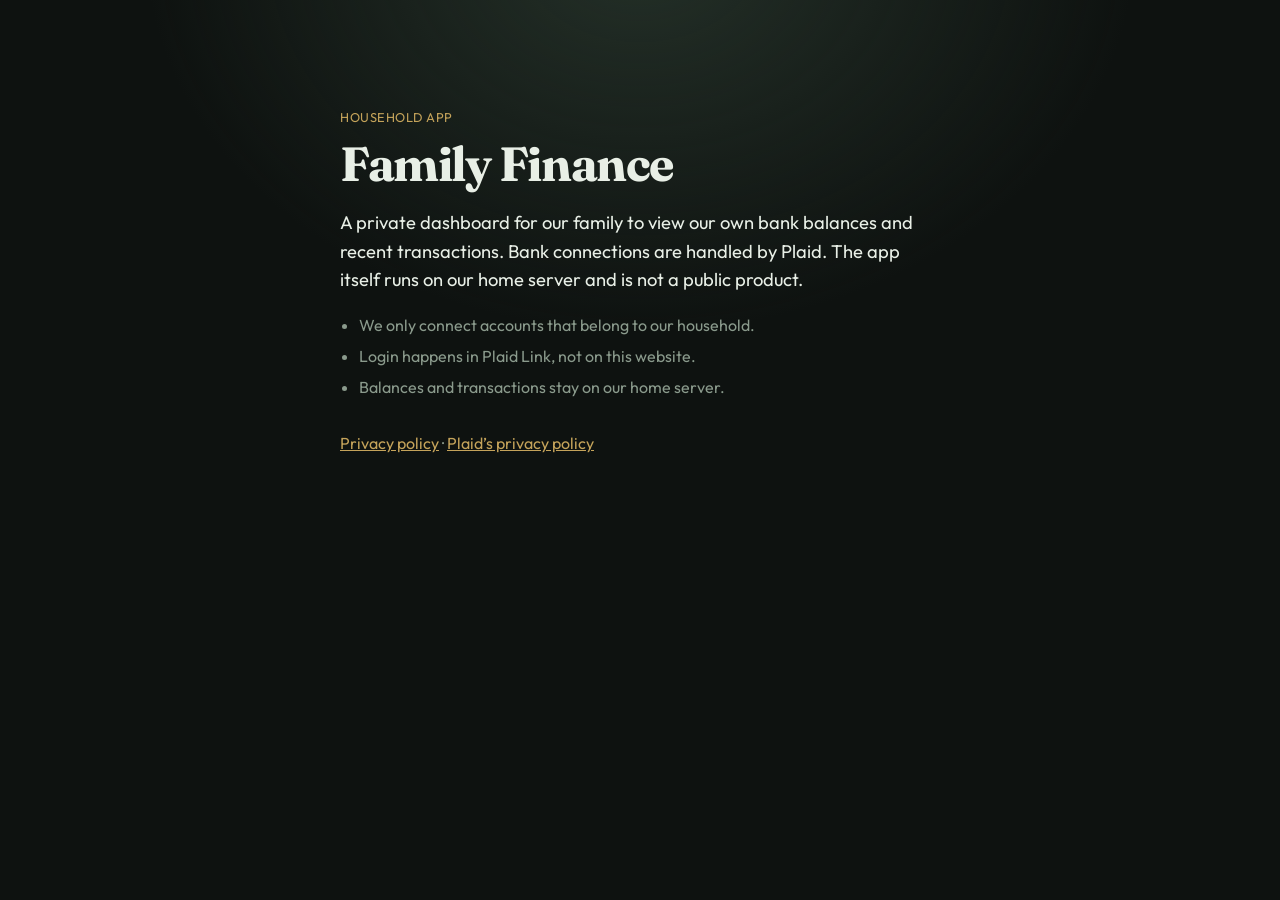
==== docs/index.html @ 8366ee4e "Publish only the Plaid branding pages. Co-authored-by: Cursor <cursoragent@cursor.com>" ====
<!DOCTYPE html>
<html lang="en">
<head>
  <meta charset="UTF-8" />
  <meta name="viewport" content="width=device-width, initial-scale=1" />
  <title>Family Finance</title>
  <link rel="preconnect" href="https://fonts.googleapis.com" />
  <link rel="preconnect" href="https://fonts.gstatic.com" crossorigin />
  <link href="https://fonts.googleapis.com/css2?family=Fraunces:opsz,wght@9..144,600&family=Outfit:wght@400;500&display=swap" rel="stylesheet" />
  <link rel="stylesheet" href="styles.css" />
</head>
<body>
  <main>
    <p class="eyebrow">Household app</p>
    <h1>Family Finance</h1>
    <p class="lede">
      A private dashboard for our family to view our own bank balances and recent
      transactions. Bank connections are handled by Plaid. The app itself runs on
      our home server and is not a public product.
    </p>
    <ul>
      <li>We only connect accounts that belong to our household.</li>
      <li>Login happens in Plaid Link, not on this website.</li>
      <li>Balances and transactions stay on our home server.</li>
    </ul>
    <p class="links">
      <a href="privacy.html">Privacy policy</a>
      ·
      <a href="https://plaid.com/legal/#end-user-privacy-policy">Plaid’s privacy policy</a>
    </p>
  </main>
</body>
</html>
---- docs/styles.css ----
:root {
  --bg: #0e1210;
  --ink: #e8efe6;
  --muted: #8a9a8c;
  --accent: #c4a35a;
  --font-display: "Fraunces", Georgia, serif;
  --font-body: "Outfit", system-ui, sans-serif;
}

* { box-sizing: border-box; }

html, body {
  margin: 0;
  min-height: 100%;
  background:
    radial-gradient(900px 700px at 50% -10%, #243028 0%, transparent 55%),
    var(--bg);
  color: var(--ink);
  font-family: var(--font-body);
  line-height: 1.55;
}

main {
  max-width: 40rem;
  margin: 0 auto;
  padding: 12vh 20px 64px;
}

.eyebrow {
  margin: 0 0 10px;
  color: var(--accent);
  letter-spacing: 0.04em;
  text-transform: uppercase;
  font-size: 0.8rem;
}

h1 {
  margin: 0 0 16px;
  font-family: var(--font-display);
  font-size: clamp(2rem, 6vw, 3rem);
  letter-spacing: -0.03em;
  line-height: 1.1;
}

h2 {
  margin: 28px 0 8px;
  font-family: var(--font-display);
  font-size: 1.25rem;
  font-weight: 600;
}

.lede, p, li {
  color: var(--muted);
}

.lede { font-size: 1.15rem; color: var(--ink); }

ul { padding-left: 1.2rem; }
li { margin: 6px 0; }

a { color: var(--accent); }

.links { margin-top: 32px; }
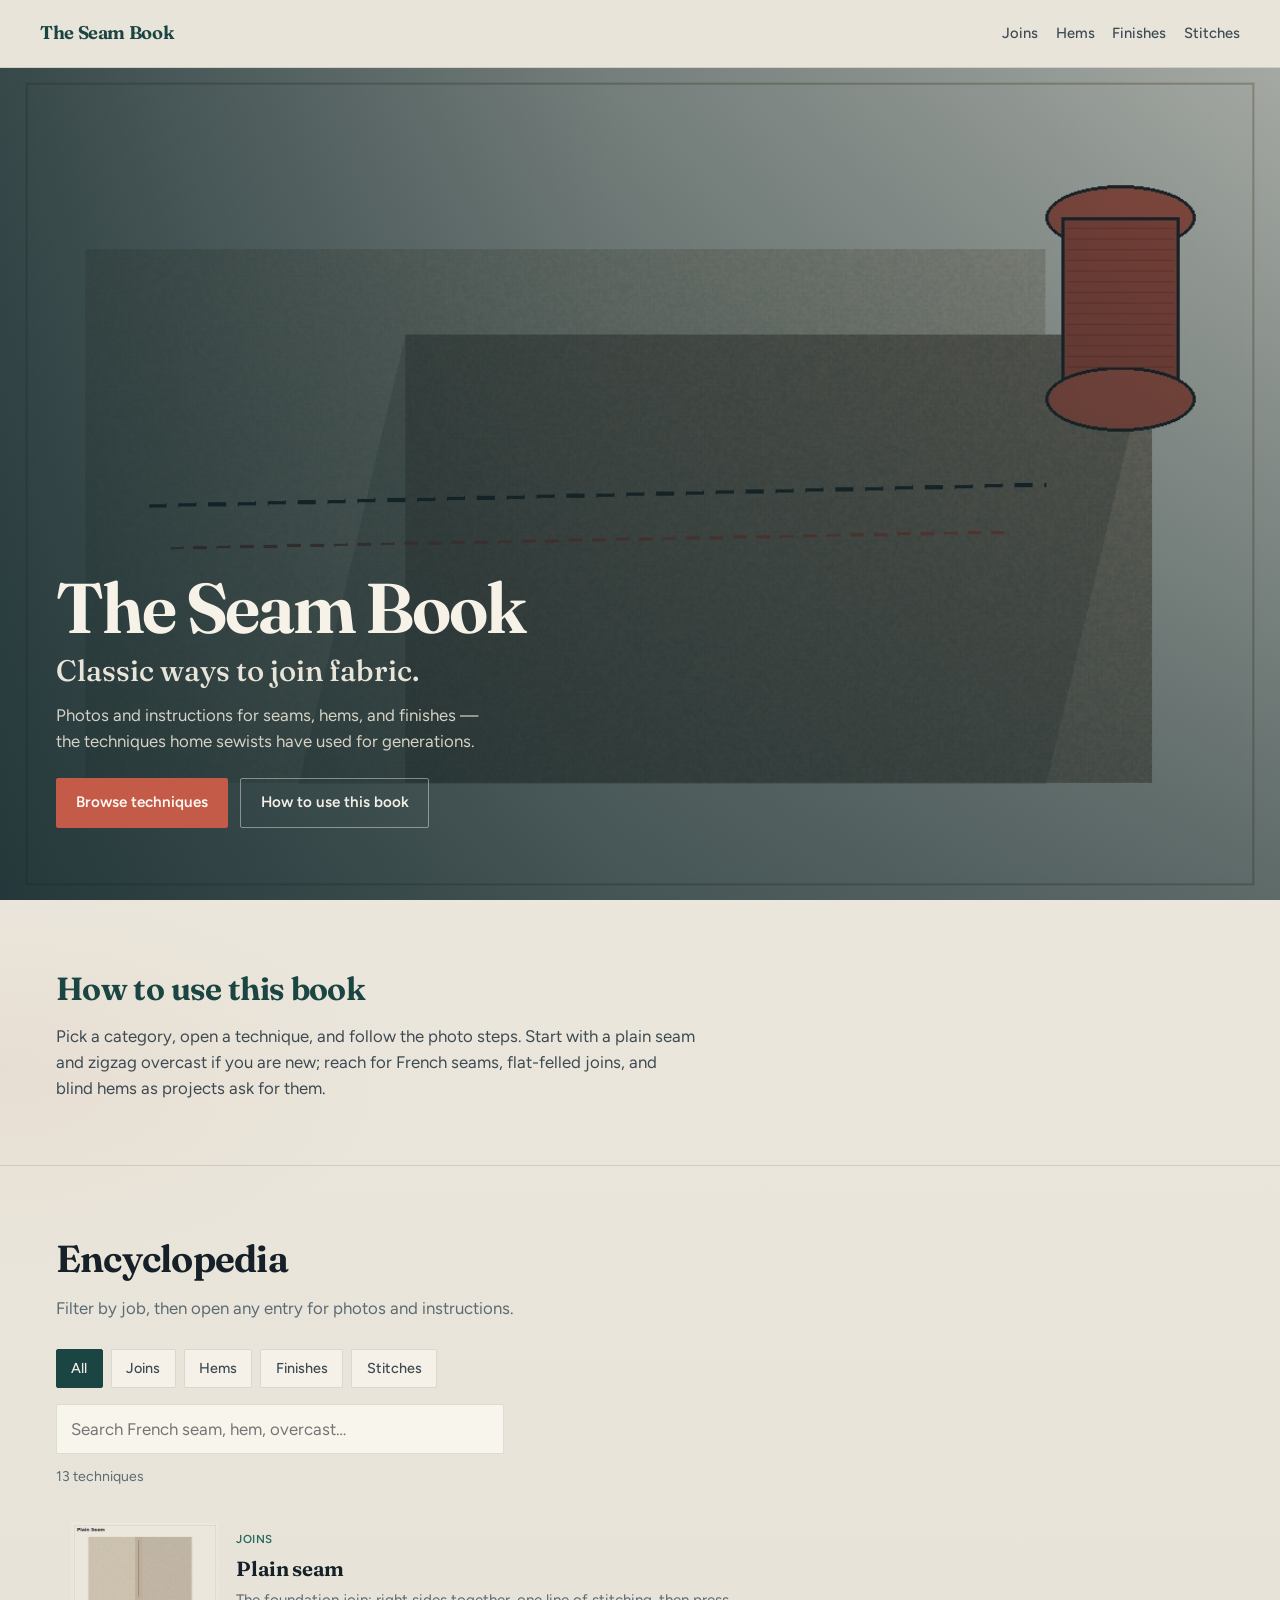
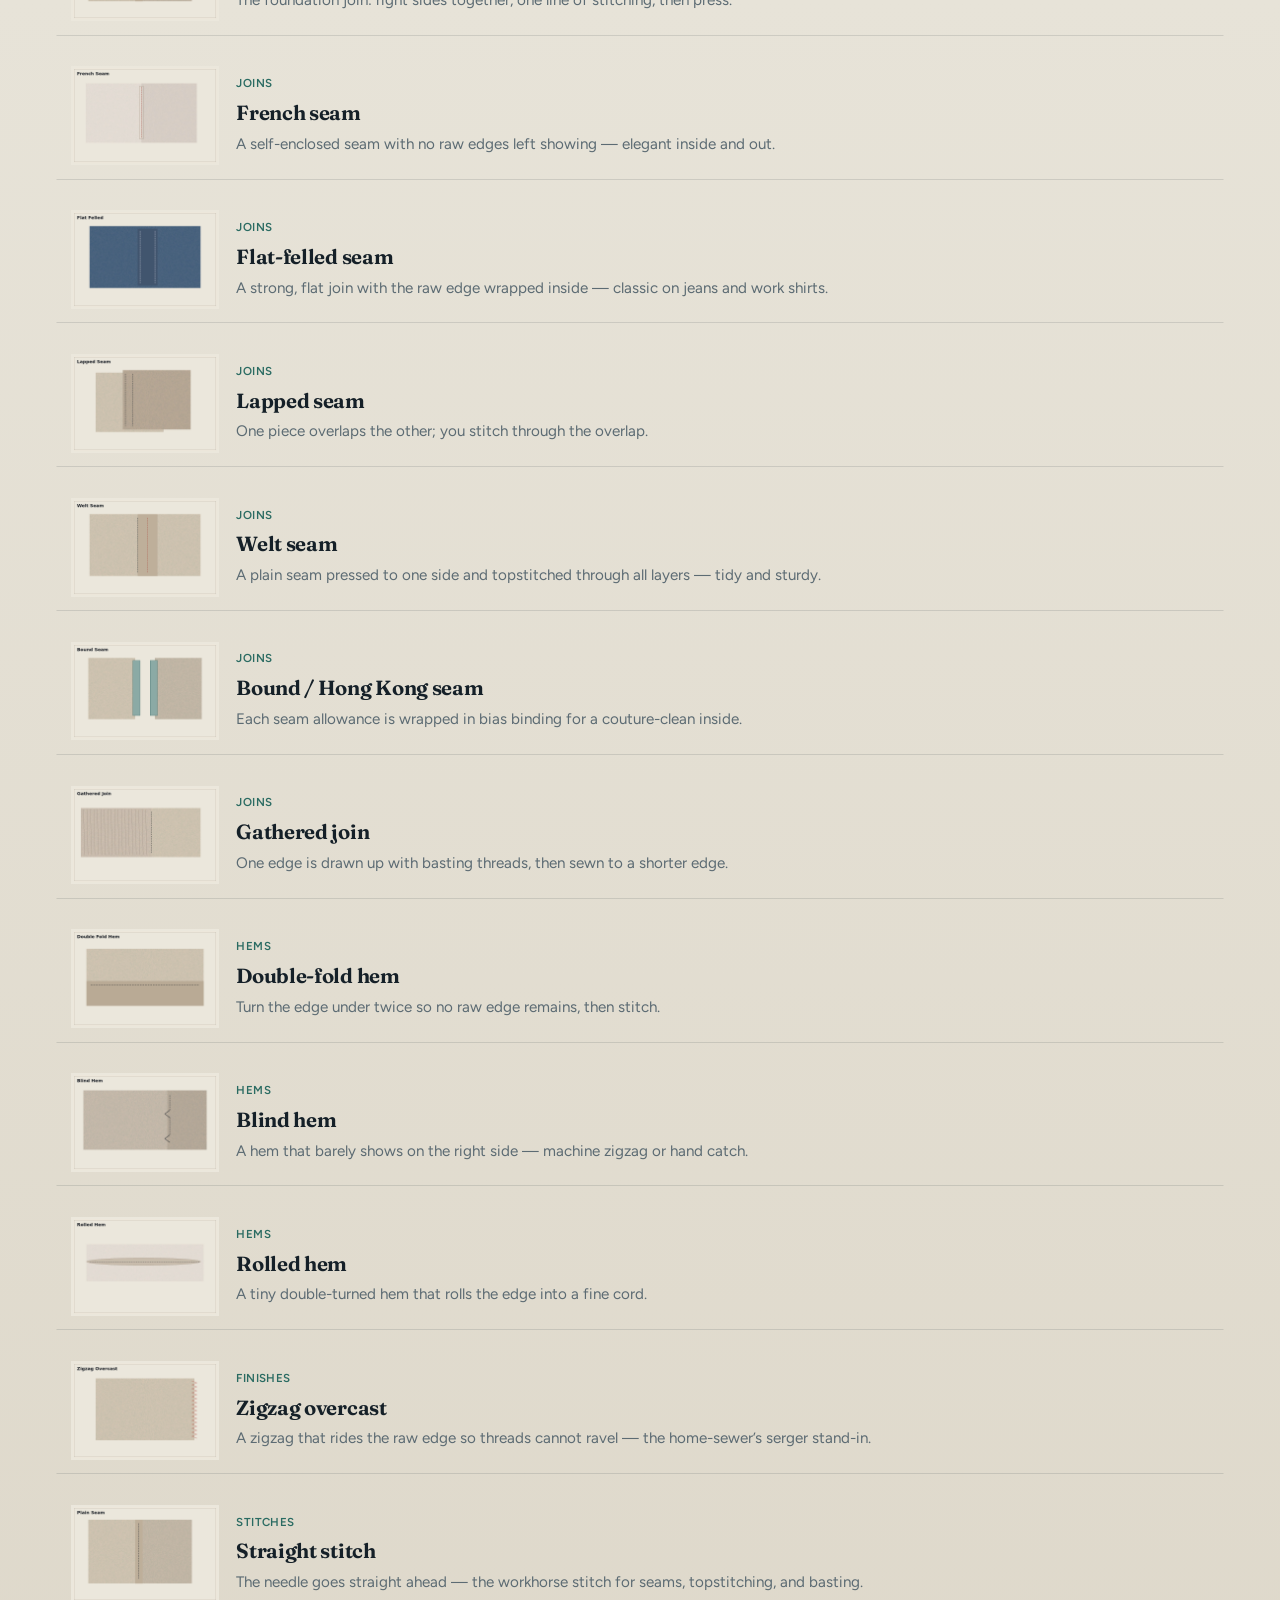
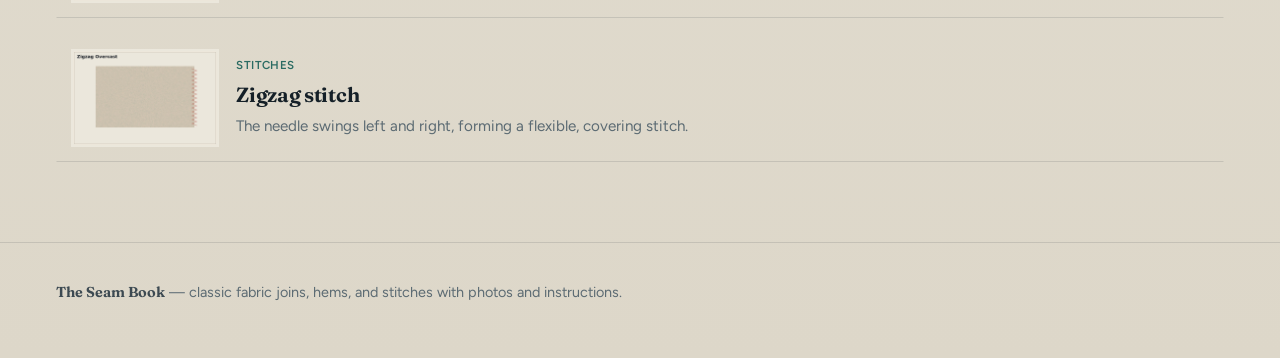
==== commit 0ce0d1eb: "Add classic sewing encyclopedia with photo step guides Replace the public docs site with The Seam Bo" ====
--- a/docs/index.html
+++ b/docs/index.html
@@ -3,31 +3,102 @@
 <head>
   <meta charset="UTF-8" />
   <meta name="viewport" content="width=device-width, initial-scale=1" />
-  <title>Family Finance</title>
+  <title>The Seam Book — Classic Fabric Joins</title>
+  <meta
+    name="description"
+    content="An encyclopedia of classic ways to join fabric, finish hems, and sew stitches — with photos and step-by-step instructions."
+  />
   <link rel="preconnect" href="https://fonts.googleapis.com" />
   <link rel="preconnect" href="https://fonts.gstatic.com" crossorigin />
-  <link href="https://fonts.googleapis.com/css2?family=Fraunces:opsz,wght@9..144,600&family=Outfit:wght@400;500&display=swap" rel="stylesheet" />
+  <link
+    href="https://fonts.googleapis.com/css2?family=Fraunces:opsz,wght@9..144,500;9..144,650&family=Figtree:wght@400;500;600&display=swap"
+    rel="stylesheet"
+  />
   <link rel="stylesheet" href="styles.css" />
 </head>
 <body>
-  <main>
-    <p class="eyebrow">Household app</p>
-    <h1>Family Finance</h1>
-    <p class="lede">
-      A private dashboard for our family to view our own bank balances and recent
-      transactions. Bank connections are handled by Plaid. The app itself runs on
-      our home server and is not a public product.
+  <a class="skip-link" href="#browse">Skip to encyclopedia</a>
+
+  <header class="site-header">
+    <a class="brand-mark" href="#top">The Seam Book</a>
+    <nav class="site-nav" aria-label="Primary">
+      <a href="#browse" data-filter="joins">Joins</a>
+      <a href="#browse" data-filter="hems">Hems</a>
+      <a href="#browse" data-filter="finishes">Finishes</a>
+      <a href="#browse" data-filter="stitches">Stitches</a>
+    </nav>
+  </header>
+
+  <main id="top">
+    <section class="hero" aria-label="Introduction">
+      <div class="hero-visual">
+        <img
+          src="assets/photos/hero-fabric.jpg"
+          alt=""
+          width="1200"
+          height="800"
+          fetchpriority="high"
+        />
+        <div class="hero-veil" aria-hidden="true"></div>
+      </div>
+      <div class="hero-copy">
+        <p class="brand">The Seam Book</p>
+        <h1>Classic ways to join fabric.</h1>
+        <p class="lede">
+          Photos and instructions for seams, hems, and finishes — the techniques home sewists have used for generations.
+        </p>
+        <div class="hero-cta">
+          <a class="btn btn-primary" href="#browse">Browse techniques</a>
+          <a class="btn btn-ghost" href="#how">How to use this book</a>
+        </div>
+      </div>
+    </section>
+
+    <section id="how" class="machine-note">
+      <div class="machine-note-inner">
+        <h2>How to use this book</h2>
+        <p>
+          Pick a category, open a technique, and follow the photo steps. Start with a plain seam and zigzag overcast if you are new; reach for French seams, flat-felled joins, and blind hems as projects ask for them.
+        </p>
+      </div>
+    </section>
+
+    <section id="browse" class="browse">
+      <div class="browse-head">
+        <h2>Encyclopedia</h2>
+        <p class="browse-lede">Filter by job, then open any entry for photos and instructions.</p>
+      </div>
+
+      <div class="filters" role="tablist" aria-label="Entry categories">
+        <button type="button" class="filter is-active" role="tab" aria-selected="true" data-filter="all">All</button>
+        <button type="button" class="filter" role="tab" aria-selected="false" data-filter="joins">Joins</button>
+        <button type="button" class="filter" role="tab" aria-selected="false" data-filter="hems">Hems</button>
+        <button type="button" class="filter" role="tab" aria-selected="false" data-filter="finishes">Finishes</button>
+        <button type="button" class="filter" role="tab" aria-selected="false" data-filter="stitches">Stitches</button>
+      </div>
+
+      <label class="search-wrap">
+        <span class="visually-hidden">Search entries</span>
+        <input type="search" id="search" placeholder="Search French seam, hem, overcast…" autocomplete="off" />
+      </label>
+
+      <p class="result-count" id="result-count" aria-live="polite"></p>
+      <div class="entry-list" id="entry-list"></div>
+    </section>
+
+    <section class="detail" id="detail" hidden>
+      <button type="button" class="back-link" id="back-btn">← Back to encyclopedia</button>
+      <article class="detail-panel" id="detail-panel"></article>
+    </section>
+  </main>
+
+  <footer class="site-footer">
+    <p>
+      <strong>The Seam Book</strong> — classic fabric joins, hems, and stitches with photos and instructions.
     </p>
-    <ul>
-      <li>We only connect accounts that belong to our household.</li>
-      <li>Login happens in Plaid Link, not on this website.</li>
-      <li>Balances and transactions stay on our home server.</li>
-    </ul>
-    <p class="links">
-      <a href="privacy.html">Privacy policy</a>
-      ·
-      <a href="https://plaid.com/legal/#end-user-privacy-policy">Plaid’s privacy policy</a>
-    </p>
-  </main>
+  </footer>
+
+  <script src="data.js"></script>
+  <script src="app.js"></script>
 </body>
 </html>
--- a/docs/styles.css
+++ b/docs/styles.css
@@ -1,63 +1,633 @@
 :root {
-  --bg: #0e1210;
-  --ink: #e8efe6;
-  --muted: #8a9a8c;
-  --accent: #c4a35a;
-  --font-display: "Fraunces", Georgia, serif;
-  --font-body: "Outfit", system-ui, sans-serif;
-}
-
-* { box-sizing: border-box; }
-
-html, body {
+  --ink: #152028;
+  --ink-soft: #3d4a52;
+  --muted: #5c6b73;
+  --paper: #e7e3d8;
+  --seafoam: #2a6b62;
+  --seafoam-deep: #1a4542;
+  --thread: #c45a48;
+  --thread-soft: rgba(196, 90, 72, 0.14);
+  --line: rgba(21, 32, 40, 0.12);
+  --shadow: 0 18px 50px rgba(21, 40, 44, 0.14);
+  --font-display: "Fraunces", "Times New Roman", serif;
+  --font-body: "Figtree", "Trebuchet MS", sans-serif;
+  --ease: cubic-bezier(0.22, 1, 0.36, 1);
+  --header-h: 4.25rem;
+}
+
+*,
+*::before,
+*::after {
+  box-sizing: border-box;
+}
+
+html {
+  scroll-behavior: smooth;
+}
+
+body {
   margin: 0;
   min-height: 100%;
-  background:
-    radial-gradient(900px 700px at 50% -10%, #243028 0%, transparent 55%),
-    var(--bg);
   color: var(--ink);
   font-family: var(--font-body);
+  font-size: 1.05rem;
   line-height: 1.55;
-}
-
-main {
+  background:
+    radial-gradient(1100px 520px at 85% -8%, rgba(42, 107, 98, 0.12), transparent 55%),
+    radial-gradient(800px 420px at 0% 30%, rgba(196, 90, 72, 0.05), transparent 50%),
+    linear-gradient(180deg, #efebe1 0%, var(--paper) 45%, #ddd7c9 100%);
+}
+
+body::before {
+  content: "";
+  position: fixed;
+  inset: 0;
+  pointer-events: none;
+  opacity: 0.28;
+  background-image:
+    linear-gradient(rgba(21, 32, 40, 0.03) 1px, transparent 1px),
+    linear-gradient(90deg, rgba(21, 32, 40, 0.03) 1px, transparent 1px);
+  background-size: 7px 7px;
+  mix-blend-mode: multiply;
+  z-index: 0;
+}
+
+body > * {
+  position: relative;
+  z-index: 1;
+}
+
+.visually-hidden {
+  position: absolute;
+  width: 1px;
+  height: 1px;
+  padding: 0;
+  margin: -1px;
+  overflow: hidden;
+  clip: rect(0, 0, 0, 0);
+  border: 0;
+}
+
+.skip-link {
+  position: absolute;
+  left: 1rem;
+  top: -3rem;
+  background: var(--ink);
+  color: var(--paper);
+  padding: 0.6rem 1rem;
+  z-index: 100;
+  text-decoration: none;
+}
+
+.skip-link:focus {
+  top: 1rem;
+}
+
+.site-header {
+  position: sticky;
+  top: 0;
+  z-index: 40;
+  display: flex;
+  align-items: center;
+  justify-content: space-between;
+  gap: 1rem;
+  min-height: var(--header-h);
+  padding: 0.75rem clamp(1rem, 4vw, 2.5rem);
+  background: rgba(231, 227, 216, 0.86);
+  backdrop-filter: blur(12px);
+  border-bottom: 1px solid var(--line);
+}
+
+.brand-mark {
+  font-family: var(--font-display);
+  font-weight: 650;
+  font-size: 1.15rem;
+  color: var(--seafoam-deep);
+  text-decoration: none;
+  letter-spacing: -0.02em;
+}
+
+.site-nav {
+  display: flex;
+  flex-wrap: wrap;
+  gap: 0.35rem 1.1rem;
+  justify-content: flex-end;
+}
+
+.site-nav a {
+  color: var(--ink-soft);
+  text-decoration: none;
+  font-size: 0.92rem;
+  font-weight: 500;
+  position: relative;
+}
+
+.site-nav a::after {
+  content: "";
+  position: absolute;
+  left: 0;
+  right: 100%;
+  bottom: -0.2rem;
+  height: 1.5px;
+  background: var(--thread);
+  transition: right 0.35s var(--ease);
+}
+
+.site-nav a:hover::after,
+.site-nav a:focus-visible::after {
+  right: 0;
+}
+
+/* Hero */
+.hero {
+  position: relative;
+  min-height: calc(100svh - var(--header-h));
+  display: grid;
+  align-items: end;
+  overflow: hidden;
+  color: #f3efe6;
+}
+
+.hero-visual {
+  position: absolute;
+  inset: 0;
+}
+
+.hero-visual img {
+  width: 100%;
+  height: 100%;
+  object-fit: cover;
+  object-position: center;
+  display: block;
+  animation: hero-zoom 18s ease-in-out alternate infinite;
+}
+
+.hero-veil {
+  position: absolute;
+  inset: 0;
+  background:
+    linear-gradient(90deg, rgba(14, 36, 40, 0.78) 0%, rgba(14, 36, 40, 0.45) 48%, rgba(14, 36, 40, 0.2) 100%),
+    linear-gradient(180deg, rgba(14, 36, 40, 0.15) 0%, rgba(14, 36, 40, 0.55) 100%);
+}
+
+@keyframes hero-zoom {
+  from {
+    transform: scale(1);
+  }
+  to {
+    transform: scale(1.06);
+  }
+}
+
+.hero-copy {
+  position: relative;
+  z-index: 2;
+  max-width: 38rem;
+  padding: clamp(2rem, 8vh, 5rem) clamp(1.25rem, 5vw, 3.5rem) clamp(2.5rem, 8vh, 4.5rem);
+}
+
+.brand {
+  margin: 0 0 0.65rem;
+  font-family: var(--font-display);
+  font-size: clamp(2.5rem, 7vw, 4.4rem);
+  font-weight: 650;
+  line-height: 0.95;
+  letter-spacing: -0.03em;
+  color: #f7f2e7;
+  animation: rise 0.9s var(--ease) both;
+}
+
+.hero h1 {
+  margin: 0 0 0.85rem;
+  font-family: var(--font-display);
+  font-weight: 500;
+  font-size: clamp(1.35rem, 3.2vw, 1.85rem);
+  line-height: 1.25;
+  color: rgba(247, 242, 231, 0.92);
+  animation: rise 0.9s var(--ease) 0.12s both;
+}
+
+.lede {
+  margin: 0 0 1.5rem;
+  max-width: 28rem;
+  color: rgba(232, 226, 212, 0.9);
+  animation: rise 0.9s var(--ease) 0.22s both;
+}
+
+.hero-cta {
+  display: flex;
+  flex-wrap: wrap;
+  gap: 0.75rem;
+  animation: rise 0.9s var(--ease) 0.32s both;
+}
+
+@keyframes rise {
+  from {
+    opacity: 0;
+    transform: translateY(18px);
+  }
+  to {
+    opacity: 1;
+    transform: translateY(0);
+  }
+}
+
+.btn {
+  display: inline-flex;
+  align-items: center;
+  justify-content: center;
+  padding: 0.75rem 1.2rem;
+  border-radius: 2px;
+  font-weight: 600;
+  font-size: 0.95rem;
+  text-decoration: none;
+  border: 1.5px solid transparent;
+  transition: transform 0.25s var(--ease), background 0.25s ease;
+}
+
+.btn:hover {
+  transform: translateY(-2px);
+}
+
+.btn-primary {
+  background: var(--thread);
+  color: #fff8f5;
+  border-color: var(--thread);
+}
+
+.btn-ghost {
+  background: transparent;
+  color: #f3efe6;
+  border-color: rgba(243, 239, 230, 0.45);
+}
+
+.btn-ghost:hover {
+  background: rgba(243, 239, 230, 0.1);
+}
+
+.machine-note {
+  padding: clamp(2.5rem, 6vw, 4rem) clamp(1.25rem, 5vw, 3.5rem);
+  border-bottom: 1px solid var(--line);
+}
+
+.machine-note-inner {
   max-width: 40rem;
-  margin: 0 auto;
-  padding: 12vh 20px 64px;
-}
-
-.eyebrow {
-  margin: 0 0 10px;
-  color: var(--accent);
+}
+
+.machine-note h2 {
+  margin: 0 0 0.6rem;
+  font-family: var(--font-display);
+  font-size: clamp(1.6rem, 3vw, 2rem);
+  font-weight: 650;
+  letter-spacing: -0.02em;
+  color: var(--seafoam-deep);
+}
+
+.machine-note p {
+  margin: 0;
+  color: var(--ink-soft);
+}
+
+.browse {
+  padding: clamp(2.5rem, 6vw, 4rem) clamp(1.25rem, 5vw, 3.5rem) 5rem;
+}
+
+.browse-head {
+  max-width: 36rem;
+  margin-bottom: 1.75rem;
+}
+
+.browse-head h2 {
+  margin: 0 0 0.4rem;
+  font-family: var(--font-display);
+  font-size: clamp(1.75rem, 3.5vw, 2.35rem);
+  font-weight: 650;
+  letter-spacing: -0.02em;
+}
+
+.browse-lede {
+  margin: 0;
+  color: var(--muted);
+}
+
+.filters {
+  display: flex;
+  flex-wrap: wrap;
+  gap: 0.5rem;
+  margin-bottom: 1rem;
+}
+
+.filter {
+  appearance: none;
+  border: 1px solid var(--line);
+  background: rgba(255, 252, 245, 0.55);
+  color: var(--ink-soft);
+  font: inherit;
+  font-size: 0.9rem;
+  font-weight: 500;
+  padding: 0.45rem 0.9rem;
+  border-radius: 2px;
+  cursor: pointer;
+  transition: background 0.2s ease, color 0.2s ease, border-color 0.2s ease;
+}
+
+.filter:hover {
+  border-color: var(--seafoam);
+  color: var(--seafoam-deep);
+}
+
+.filter.is-active {
+  background: var(--seafoam-deep);
+  border-color: var(--seafoam-deep);
+  color: #f3efe6;
+}
+
+.search-wrap {
+  display: block;
+  max-width: 28rem;
+  margin-bottom: 0.75rem;
+}
+
+.search-wrap input {
+  width: 100%;
+  padding: 0.7rem 0.9rem;
+  border: 1px solid var(--line);
+  border-radius: 2px;
+  background: rgba(255, 252, 245, 0.7);
+  font: inherit;
+  color: var(--ink);
+}
+
+.search-wrap input:focus {
+  outline: 2px solid var(--seafoam);
+  outline-offset: 2px;
+}
+
+.result-count {
+  margin: 0 0 1.25rem;
+  font-size: 0.88rem;
+  color: var(--muted);
+}
+
+.entry-list {
+  display: grid;
+  gap: 1rem;
+}
+
+.entry-row {
+  display: grid;
+  grid-template-columns: 148px minmax(0, 1fr);
+  gap: 1.1rem;
+  align-items: center;
+  width: 100%;
+  padding: 0.85rem;
+  border: 1px solid transparent;
+  border-bottom: 1px solid var(--line);
+  background: transparent;
+  text-align: left;
+  font: inherit;
+  color: inherit;
+  cursor: pointer;
+  transition: background 0.25s ease, border-color 0.25s ease, transform 0.3s var(--ease);
+}
+
+.entry-row:hover,
+.entry-row:focus-visible {
+  background: rgba(42, 107, 98, 0.06);
+  border-color: rgba(42, 107, 98, 0.18);
+  outline: none;
+  transform: translateY(-1px);
+}
+
+.entry-thumb {
+  display: block;
+  overflow: hidden;
+  aspect-ratio: 3 / 2;
+  background: #d9d2c3;
+}
+
+.entry-thumb img {
+  width: 100%;
+  height: 100%;
+  object-fit: cover;
+  display: block;
+  transition: transform 0.5s var(--ease);
+}
+
+.entry-row:hover .entry-thumb img {
+  transform: scale(1.04);
+}
+
+.entry-meta {
+  display: flex;
+  gap: 0.5rem;
+  margin-bottom: 0.25rem;
+}
+
+.pill {
+  font-size: 0.72rem;
+  font-weight: 600;
   letter-spacing: 0.04em;
   text-transform: uppercase;
-  font-size: 0.8rem;
-}
-
-h1 {
-  margin: 0 0 16px;
-  font-family: var(--font-display);
-  font-size: clamp(2rem, 6vw, 3rem);
-  letter-spacing: -0.03em;
+  color: var(--seafoam);
+}
+
+.entry-row h3 {
+  margin: 0 0 0.25rem;
+  font-family: var(--font-display);
+  font-size: 1.28rem;
+  font-weight: 650;
+  letter-spacing: -0.015em;
+}
+
+.entry-row p {
+  margin: 0;
+  color: var(--muted);
+  font-size: 0.95rem;
+}
+
+.detail {
+  padding: clamp(1.5rem, 4vw, 2.5rem) clamp(1.25rem, 5vw, 3.5rem) 5rem;
+}
+
+.back-link {
+  appearance: none;
+  border: 0;
+  background: none;
+  font: inherit;
+  font-weight: 600;
+  color: var(--seafoam);
+  cursor: pointer;
+  padding: 0;
+  margin-bottom: 1.25rem;
+}
+
+.back-link:hover {
+  color: var(--thread);
+}
+
+.detail-panel {
+  display: grid;
+  gap: 2rem;
+  animation: rise 0.55s var(--ease) both;
+}
+
+.detail-copy {
+  max-width: 40rem;
+}
+
+.detail-meta {
+  margin-bottom: 0.5rem;
+}
+
+.detail-copy h2 {
+  margin: 0 0 0.65rem;
+  font-family: var(--font-display);
+  font-size: clamp(1.9rem, 4vw, 2.6rem);
+  font-weight: 650;
+  letter-spacing: -0.025em;
   line-height: 1.1;
 }
 
-h2 {
-  margin: 28px 0 8px;
-  font-family: var(--font-display);
-  font-size: 1.25rem;
-  font-weight: 600;
-}
-
-.lede, p, li {
+.detail-summary {
+  margin: 0 0 1.25rem;
+  font-size: 1.12rem;
+  color: var(--ink-soft);
+}
+
+.detail-section {
+  margin-bottom: 1.15rem;
+}
+
+.detail-section h3 {
+  margin: 0 0 0.35rem;
+  font-family: var(--font-display);
+  font-size: 1.05rem;
+  font-weight: 650;
+  color: var(--seafoam-deep);
+}
+
+.detail-section p {
+  margin: 0;
+  color: var(--ink-soft);
+}
+
+.tip {
+  padding: 0.9rem 1rem;
+  background: var(--thread-soft);
+  border-left: 3px solid var(--thread);
+}
+
+.tip h3 {
+  color: #4a3428;
+}
+
+.step-gallery {
+  list-style: none;
+  margin: 0;
+  padding: 0;
+  display: grid;
+  gap: 1.5rem;
+}
+
+.step-card figure {
+  margin: 0;
+  background: rgba(255, 252, 245, 0.7);
+  border: 1px solid var(--line);
+  box-shadow: var(--shadow);
+  overflow: hidden;
+}
+
+.step-card img {
+  width: 100%;
+  height: auto;
+  display: block;
+  aspect-ratio: 3 / 2;
+  object-fit: cover;
+  background: #d9d2c3;
+}
+
+.step-card figcaption {
+  padding: 1rem 1.1rem 1.15rem;
+}
+
+.step-num {
+  display: block;
+  margin-bottom: 0.35rem;
+  font-size: 0.75rem;
+  font-weight: 700;
+  letter-spacing: 0.06em;
+  text-transform: uppercase;
+  color: var(--thread);
+}
+
+.step-card p {
+  margin: 0;
+  color: var(--ink-soft);
+}
+
+@media (min-width: 900px) {
+  .step-gallery {
+    grid-template-columns: repeat(3, minmax(0, 1fr));
+    gap: 1.25rem;
+  }
+
+  .detail-panel {
+    gap: 2.5rem;
+  }
+}
+
+.site-footer {
+  padding: 1.5rem clamp(1.25rem, 5vw, 3.5rem) 2.5rem;
+  border-top: 1px solid var(--line);
   color: var(--muted);
-}
-
-.lede { font-size: 1.15rem; color: var(--ink); }
-
-ul { padding-left: 1.2rem; }
-li { margin: 6px 0; }
-
-a { color: var(--accent); }
-
-.links { margin-top: 32px; }
+  font-size: 0.9rem;
+}
+
+.site-footer strong {
+  color: var(--ink-soft);
+  font-family: var(--font-display);
+  font-weight: 650;
+}
+
+body.is-detail .hero,
+body.is-detail .machine-note,
+body.is-detail .browse {
+  display: none;
+}
+
+body.is-detail .detail {
+  min-height: 70vh;
+}
+
+@media (max-width: 640px) {
+  .site-header {
+    flex-direction: column;
+    align-items: flex-start;
+  }
+
+  .entry-row {
+    grid-template-columns: 1fr;
+  }
+
+  .entry-thumb {
+    aspect-ratio: 16 / 9;
+  }
+
+  .hero-veil {
+    background: linear-gradient(180deg, rgba(14, 36, 40, 0.25) 0%, rgba(14, 36, 40, 0.82) 55%, rgba(14, 36, 40, 0.9) 100%);
+  }
+}
+
+@media (prefers-reduced-motion: reduce) {
+  *,
+  *::before,
+  *::after {
+    animation: none !important;
+    transition: none !important;
+  }
+
+  html {
+    scroll-behavior: auto;
+  }
+}
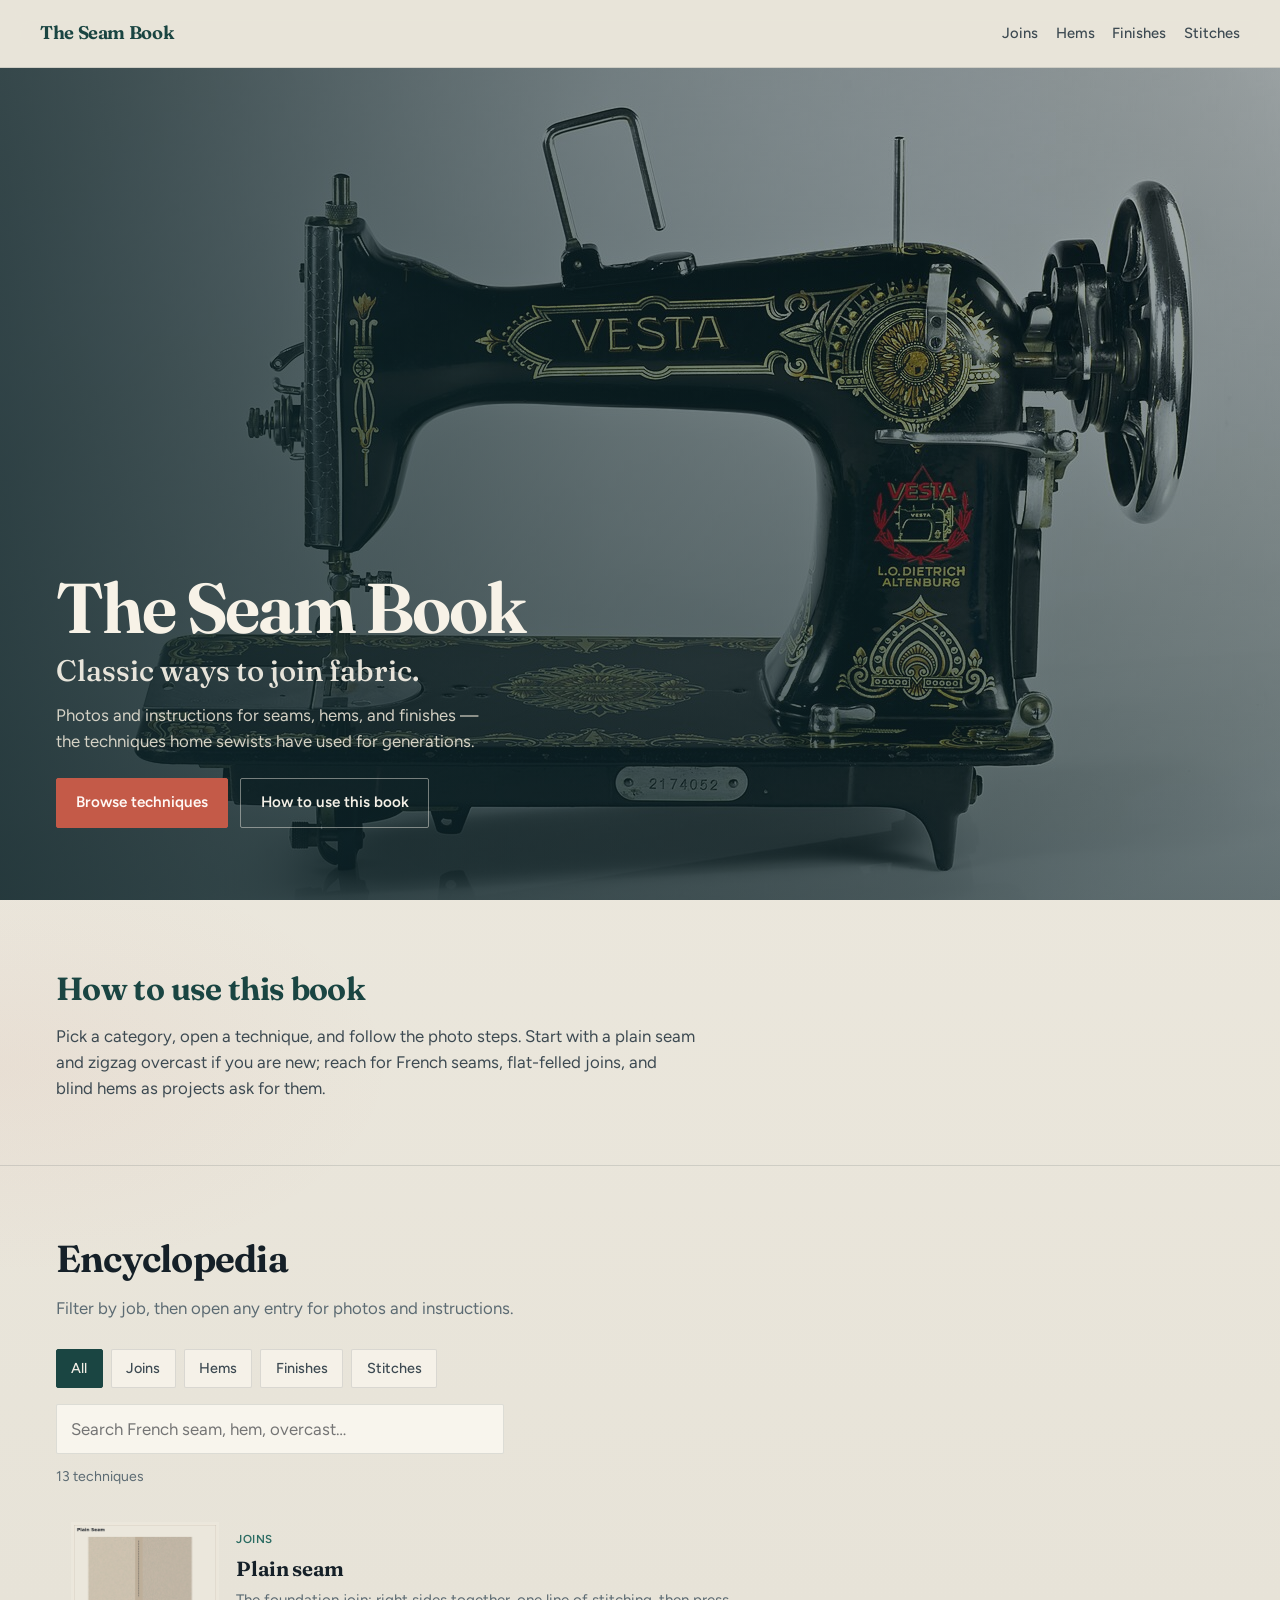
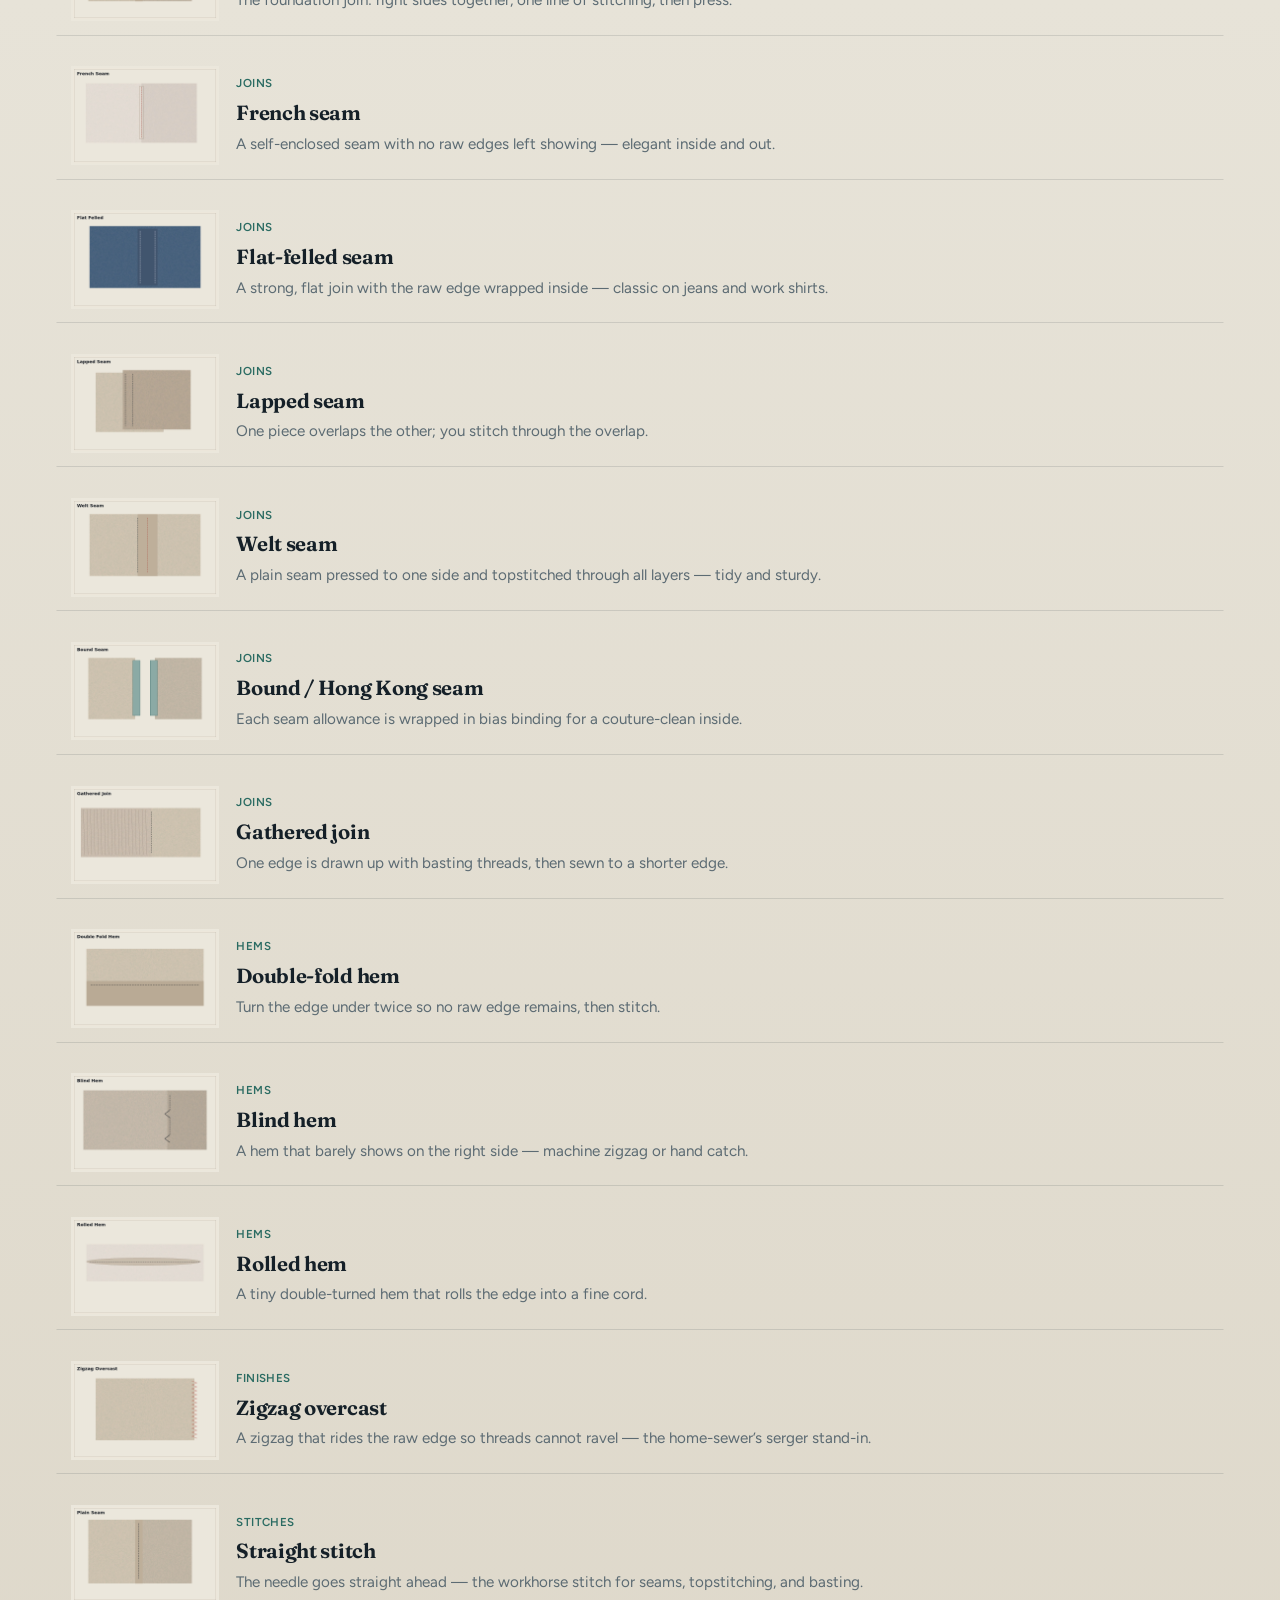
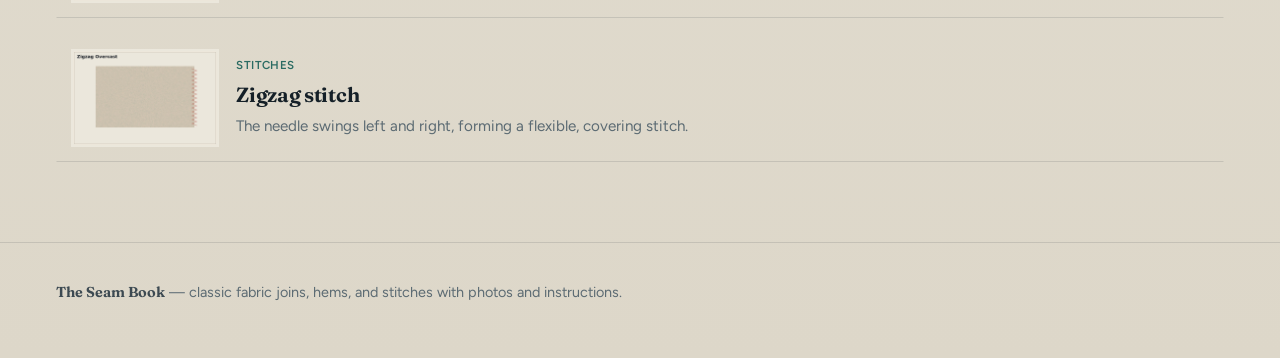
==== commit d03f89fb: "Improve Seam Book navigation and use real machine hero photo Use a photographed sewing machine in th" ====
--- a/docs/index.html
+++ b/docs/index.html
@@ -33,8 +33,8 @@
     <section class="hero" aria-label="Introduction">
       <div class="hero-visual">
         <img
-          src="assets/photos/hero-fabric.jpg"
-          alt=""
+          src="assets/photos/machine.jpg"
+          alt="Vintage sewing machine ready for stitching"
           width="1200"
           height="800"
           fetchpriority="high"
--- a/docs/styles.css
+++ b/docs/styles.css
@@ -157,7 +157,7 @@
   width: 100%;
   height: 100%;
   object-fit: cover;
-  object-position: center;
+  object-position: 55% 40%;
   display: block;
   animation: hero-zoom 18s ease-in-out alternate infinite;
 }
